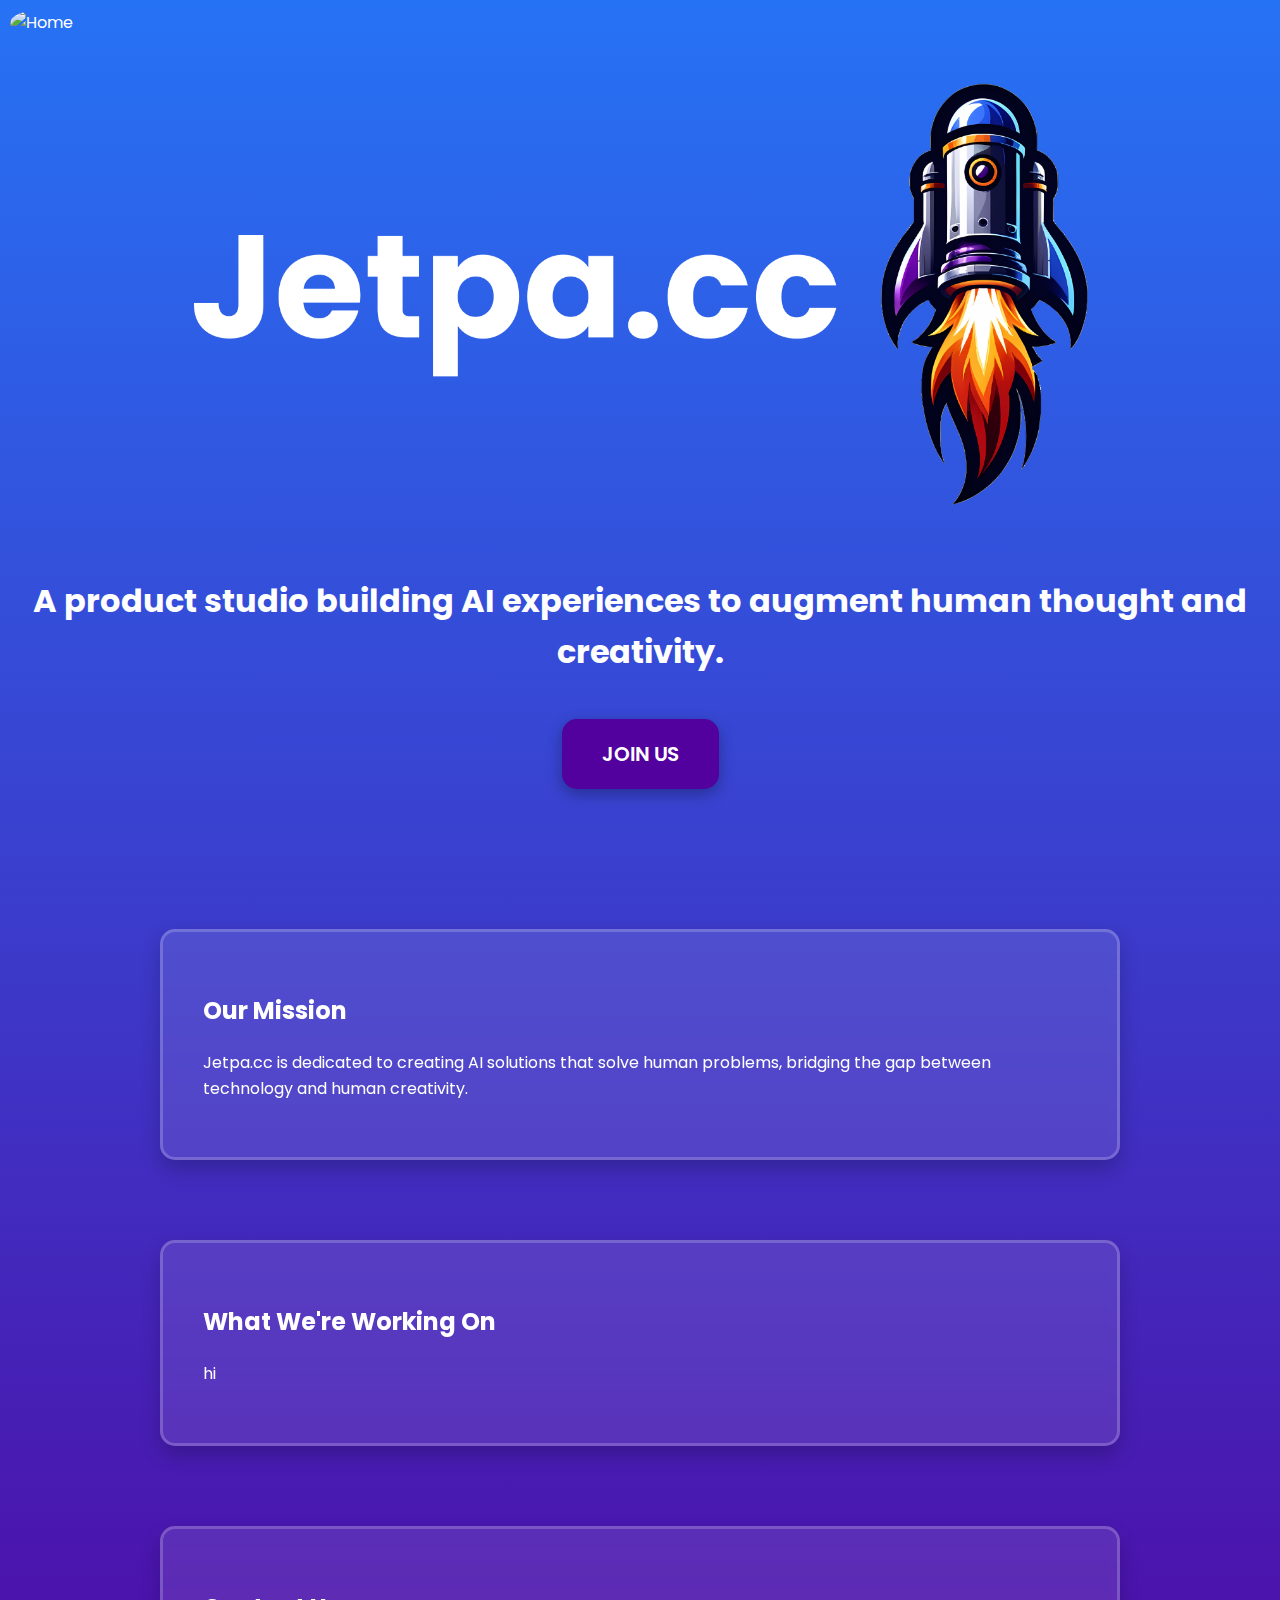
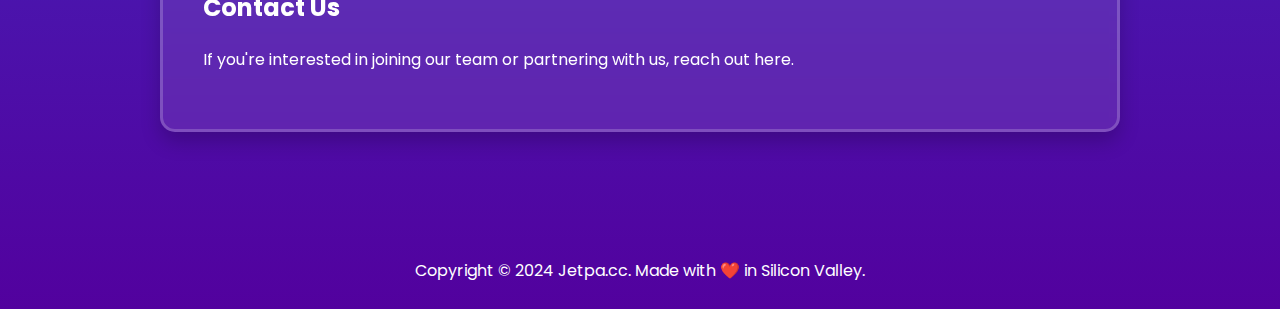
==== index.html @ 04c8368d "updates" ====
<!DOCTYPE html>
<html lang="en">
<head>
    <meta charset="UTF-8">
    <meta name="viewport" content="width=device-width, initial-scale=1.0">
    <title>Jetpa.cc</title>
    <link rel="stylesheet" href="style.css">
    <link rel="icon" href="favicon.ico" type="image/x-icon">
    <script src="https://unpkg.com/feather-icons"></script>
</head>
<body>
    <a href="index.html" class="home-button">
        <img src="home-icon.png" alt="Home">
    </a>
    <header>
        <img src="logo.png" alt="Jetpa.cc Logo" width="900" height="400">
        <h1>A product studio building AI experiences to augment human thought and creativity.</h1>
        <button onclick="window.location.href='join-us.html'">Join Us</button>
    </header>
    <main>
        <section id="mission">
            <h2>Our Mission</h2>
            <p>Jetpa.cc is dedicated to creating AI solutions that solve human problems, bridging the gap between technology and human creativity.</p>
        </section>
        <section id="projects">
            <h2>What We're Working On</h2>
            <p>hi</p>
        </section>
        <section id="contact">
            <h2>Contact Us</h2>
            <p>If you're interested in joining our team or partnering with us, reach out <a href="https://www.jetpa.cc/join-us.html" target="_blank">here.</p>
        </section>
    </main>
    <footer>
        <p>Copyright &copy; 2024 <a href="https://www.jetpa.cc/" target="_blank">Jetpa.cc</a>. Made with &#10084;&#65039; in Silicon Valley.</p>
    </footer>
    <script>feather.replace();</script>
</body>
</html>
---- style.css ----
@import url('https://fonts.googleapis.com/css2?family=Poppins:wght@400;600&display=swap');

html {
    height: 100%;
    background-color: #2672f5;
}

body {
    font-family: 'Poppins', sans-serif;
    color: #fff;
    line-height: 1.6;
    margin: 0;
    padding: 0;
    min-height: 100%;
    background: linear-gradient(180deg, #2672f5 0%, #52019e 100%);
    position: relative;
}

header {
    background: transparent;
    color: #fff;
    text-align: center;
    padding: 40px 0;
}

header img {
    max-width: 100%;
    height: auto;
    margin: 0 auto;
}

button {
    font-family: 'Poppins', sans-serif;
    background-color: #52019e;
    color: #fff;
    border: none;
    border-radius: 15px; /* Rounded appearance */
    padding: 20px 40px; /* Larger button */
    cursor: pointer;
    transition: background-color 0.3s, transform 0.3s, box-shadow 0.3s; /* Added box-shadow to transition */
    text-transform: uppercase;
    font-weight: 600;
    margin-top: 20px;
    font-size: 1.25em; /* Larger font size */
    box-shadow: 0px 5px 15px rgba(0, 0, 0, 0.3); /* Shadow effect */
}

button:hover {
    background-color: #2672f5;
    transform: translateY(-3px);
    box-shadow: 0px 8px 20px rgba(0, 0, 0, 0.5); /* Enhanced shadow on hover */
}


main {
    padding: 20px;
    max-width: 960px;
    margin: auto;
    overflow: visible; /* Ensure that shadows are not clipped */
}

section {
    background: rgba(255, 255, 255, 0.1);
    backdrop-filter: blur(4px);
    margin: 80px 0; /* Increased margin to allow shadow to be fully visible */
    padding: 40px;
    border-radius: 15px;
    border: 3px solid rgba(255, 255, 255, 0.2);
    box-shadow: 0 10px 20px rgba(0, 0, 0, 0.2);
    transition: transform 0.3s, box-shadow 0.3s;
}

section:hover {
    transform: translateY(-5px);
    box-shadow: 0 20px 40px rgba(0, 0, 0, 0.25);
}

section h2 {
    color: #fff;
}

footer {
    background: transparent;
    color: #fff;
    text-align: center;
    padding: 10px 0;
}

a {
    color: #fff;
    text-decoration: none;
}

a:hover {
    text-decoration: underline;
}


.home-button {
    position: absolute;
    top: 10px;
    left: 10px;
    display: inline-block;
}

.home-button img {
    width: 50px; /* Adjust size as needed */
    height: auto;
    transition: opacity 0.3s;
    border-radius: 50%; /* Make the image circular */
}

.home-button:hover img {
    opacity: 0.8;
}
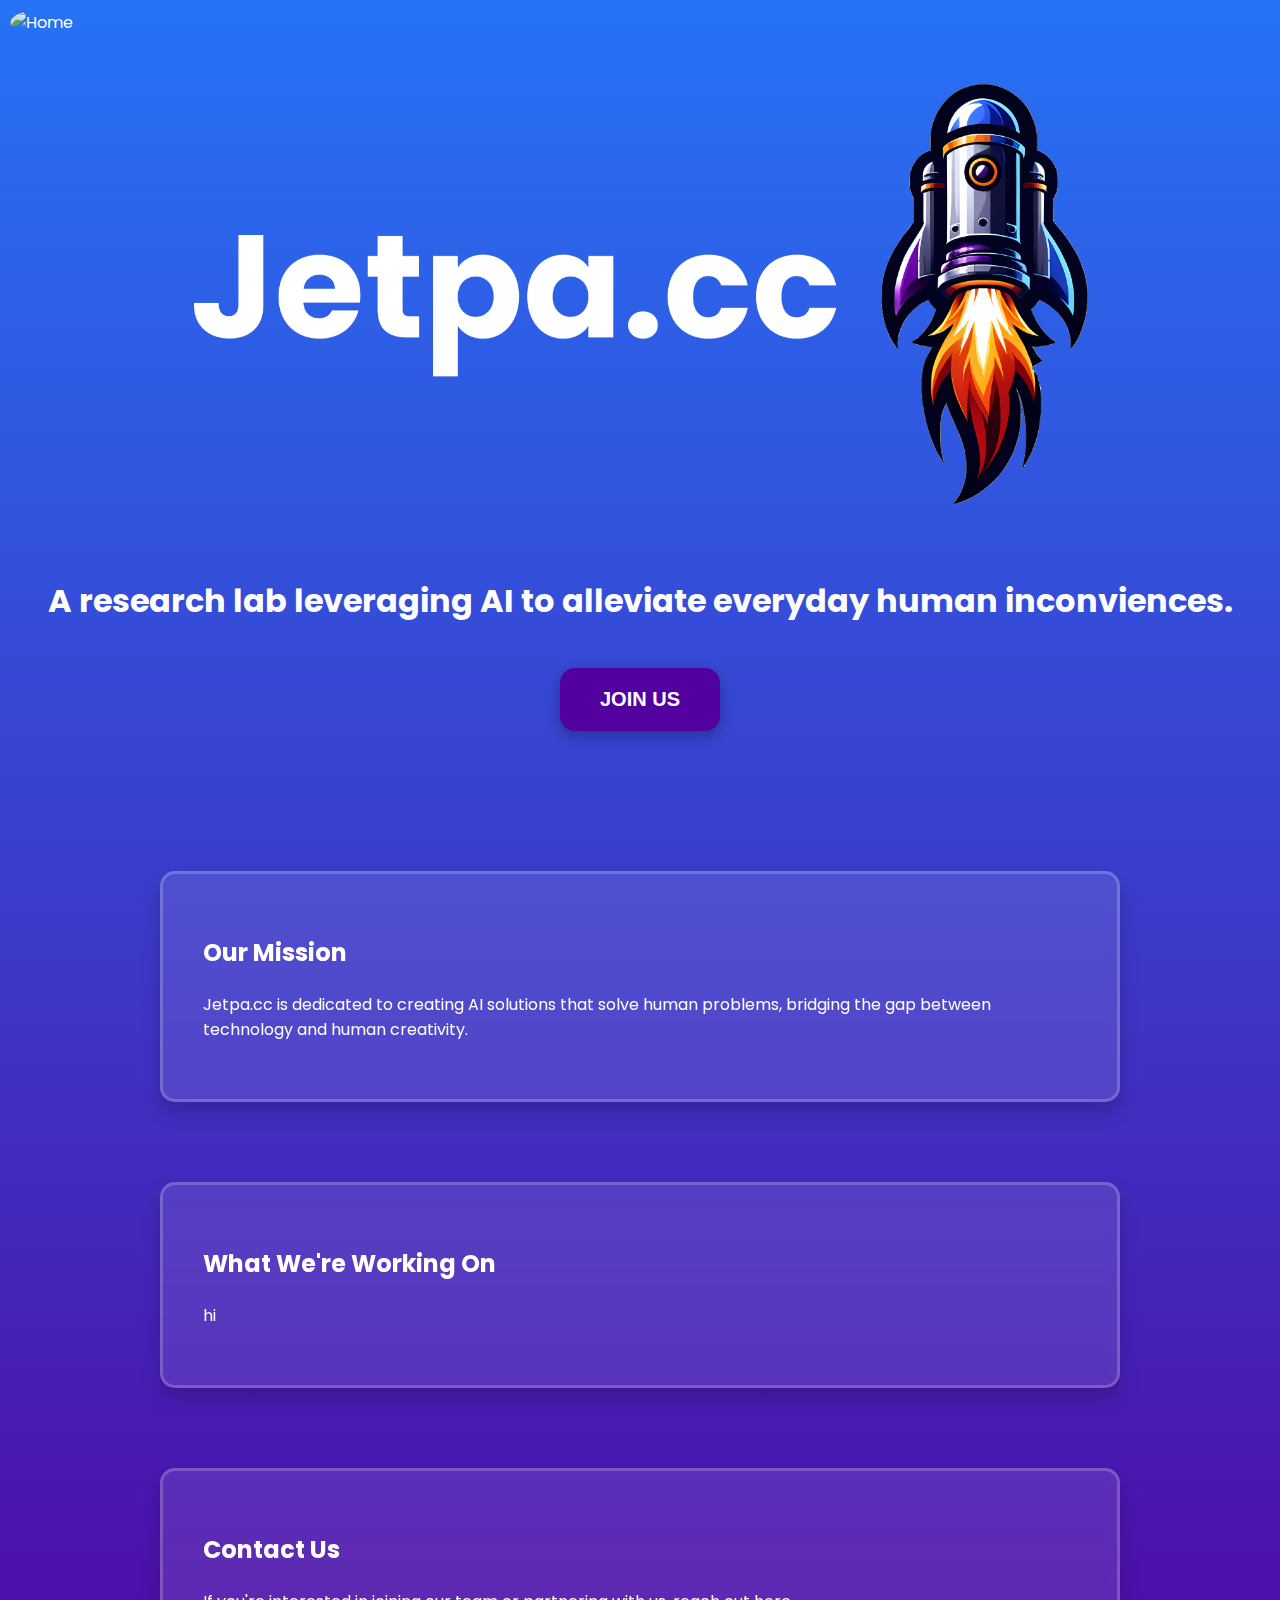
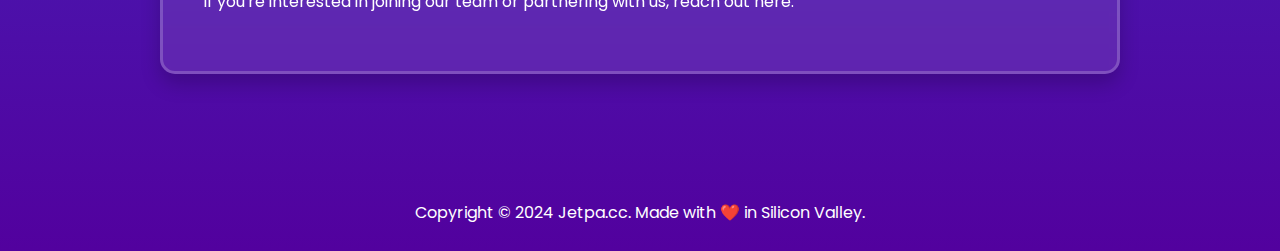
==== commit 11f2a2e3: "updates" ====
--- a/index.html
+++ b/index.html
@@ -9,12 +9,12 @@
     <script src="https://unpkg.com/feather-icons"></script>
 </head>
 <body>
-    <a href="index.html" class="home-button">
+    <a href="https://www.jetpa.cc/" class="home-button">
         <img src="home-icon.png" alt="Home">
     </a>
     <header>
         <img src="logo.png" alt="Jetpa.cc Logo" width="900" height="400">
-        <h1>A product studio building AI experiences to augment human thought and creativity.</h1>
+        <h1>A research lab leveraging AI to alleviate everyday human inconviences.</h1>
         <button onclick="window.location.href='join-us.html'">Join Us</button>
     </header>
     <main>
--- a/style.css
+++ b/style.css
@@ -13,7 +13,6 @@
     padding: 0;
     min-height: 100%;
     background: linear-gradient(180deg, #2672f5 0%, #52019e 100%);
-    position: relative;
 }
 
 header {
@@ -30,39 +29,37 @@
 }
 
 button {
-    font-family: 'Poppins', sans-serif;
     background-color: #52019e;
     color: #fff;
     border: none;
-    border-radius: 15px; /* Rounded appearance */
-    padding: 20px 40px; /* Larger button */
+    border-radius: 15px;
+    padding: 20px 40px;
     cursor: pointer;
-    transition: background-color 0.3s, transform 0.3s, box-shadow 0.3s; /* Added box-shadow to transition */
+    transition: background-color 0.3s, transform 0.3s, box-shadow 0.3s;
     text-transform: uppercase;
     font-weight: 600;
     margin-top: 20px;
-    font-size: 1.25em; /* Larger font size */
-    box-shadow: 0px 5px 15px rgba(0, 0, 0, 0.3); /* Shadow effect */
+    font-size: 1.25em;
+    box-shadow: 0px 5px 15px rgba(0, 0, 0, 0.3);
 }
 
 button:hover {
-    background-color: #2672f5;
+    background-color: #290050;
     transform: translateY(-3px);
-    box-shadow: 0px 8px 20px rgba(0, 0, 0, 0.5); /* Enhanced shadow on hover */
+    box-shadow: 0px 8px 20px rgba(0, 0, 0, 0.5);
 }
-
 
 main {
     padding: 20px;
     max-width: 960px;
     margin: auto;
-    overflow: visible; /* Ensure that shadows are not clipped */
+    overflow: visible;
 }
 
 section {
     background: rgba(255, 255, 255, 0.1);
     backdrop-filter: blur(4px);
-    margin: 80px 0; /* Increased margin to allow shadow to be fully visible */
+    margin: 80px 0;
     padding: 40px;
     border-radius: 15px;
     border: 3px solid rgba(255, 255, 255, 0.2);
@@ -95,7 +92,6 @@
     text-decoration: underline;
 }
 
-
 .home-button {
     position: absolute;
     top: 10px;
@@ -104,12 +100,73 @@
 }
 
 .home-button img {
-    width: 50px; /* Adjust size as needed */
+    width: 50px;
     height: auto;
     transition: opacity 0.3s;
-    border-radius: 50%; /* Make the image circular */
+    border-radius: 50%;
 }
 
 .home-button:hover img {
     opacity: 0.8;
 }
+
+.join-header, .join-footer {
+    text-align: center;
+    padding: 20px 0;
+}
+
+.join-main {
+    display: flex;
+    justify-content: center;
+    padding: 20px;
+    flex: 1;
+}
+
+.join-section {
+    background-color: #e0f0ff;
+    color: #333;
+    padding: 20px;
+    border-radius: 8px;
+    margin: 20px;
+    border: 2px solid #b0c4de;
+    width: 70%;
+    max-width: 1000px;
+}
+
+.join-form {
+    display: flex;
+    flex-direction: column;
+    align-items: center;
+    gap: 20px;
+}
+
+input[type="text"],
+input[type="email"],
+.join-form textarea {
+    padding: 10px;
+    border-radius: 5px;
+    border: 1px solid #ccc;
+    width: 100%;
+    max-width: 500px;
+    margin-bottom: 15px;
+}
+
+.join-form textarea {
+    height: 100px;
+    resize: vertical;
+}
+
+.join-button {
+    background-color: #6000a4;
+    color: white;
+    border: none;
+    padding: 10px;
+    border-radius: 5px;
+    cursor: pointer;
+    transition: background-color 0.3s, box-shadow 0.3s;
+}
+
+.join-button:hover {
+    background-color: #3a0065;
+    box-shadow: 0 5px 15px rgba(0, 0, 0, 0.2);
+}
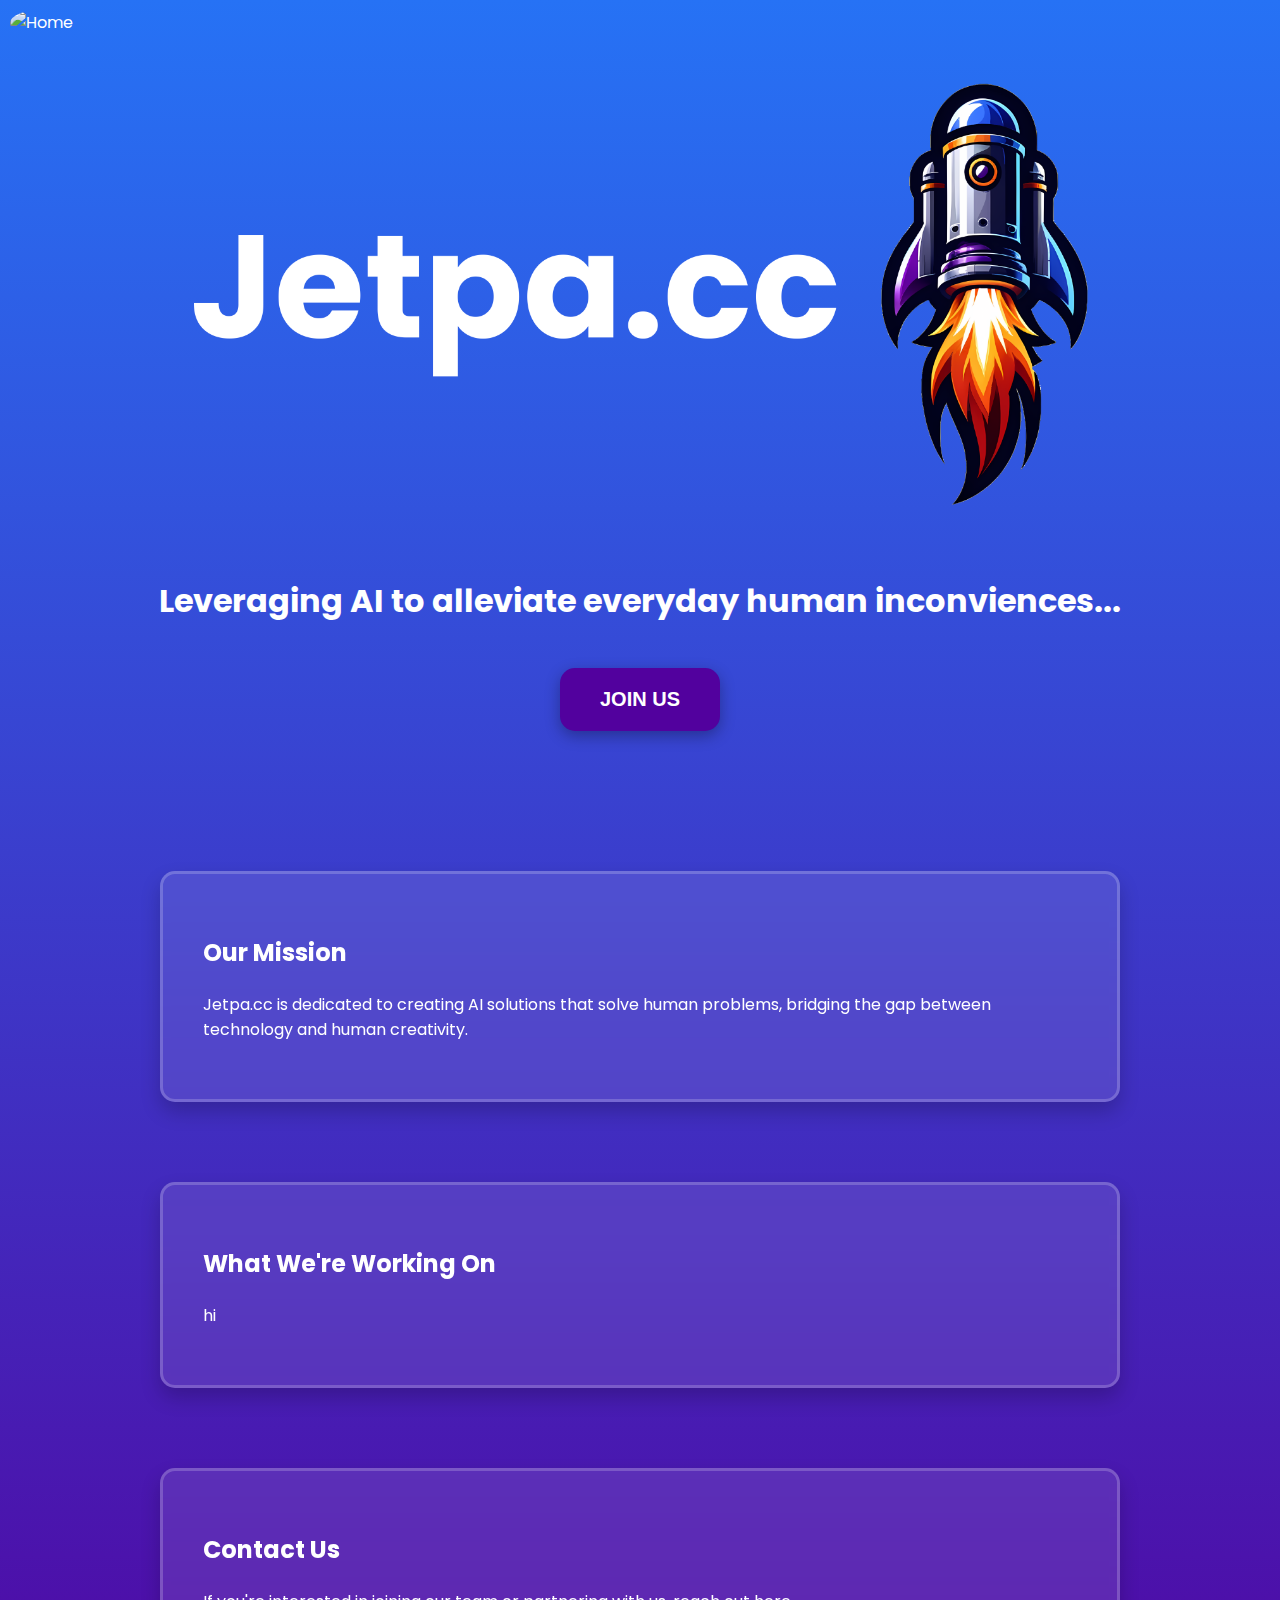
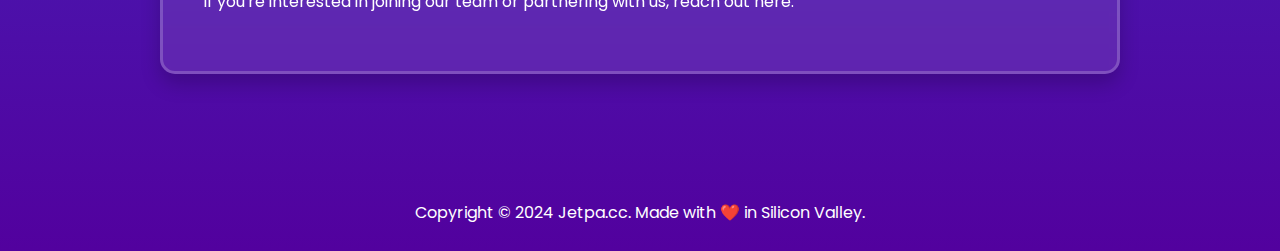
==== commit cda5ab8c: "updates" ====
--- a/index.html
+++ b/index.html
@@ -14,7 +14,7 @@
     </a>
     <header>
         <img src="logo.png" alt="Jetpa.cc Logo" width="900" height="400">
-        <h1>A research lab leveraging AI to alleviate everyday human inconviences.</h1>
+        <h1>Leveraging AI to alleviate everyday human inconviences...</h1>
         <button onclick="window.location.href='join-us.html'">Join Us</button>
     </header>
     <main>
--- a/style.css
+++ b/style.css
@@ -26,6 +26,18 @@
     max-width: 100%;
     height: auto;
     margin: 0 auto;
+    animation: swoopIn 2s ease-out;
+}
+
+@keyframes swoopIn {
+    0% {
+        transform: translateY(100vh); /* Start below the screen */
+        opacity: 0;
+    }
+    100% {
+        transform: translateY(0); /* End at its final position */
+        opacity: 1;
+    }
 }
 
 button {
@@ -157,7 +169,7 @@
 }
 
 .join-button {
-    background-color: #6000a4;
+    background-color: #580197;
     color: white;
     border: none;
     padding: 10px;
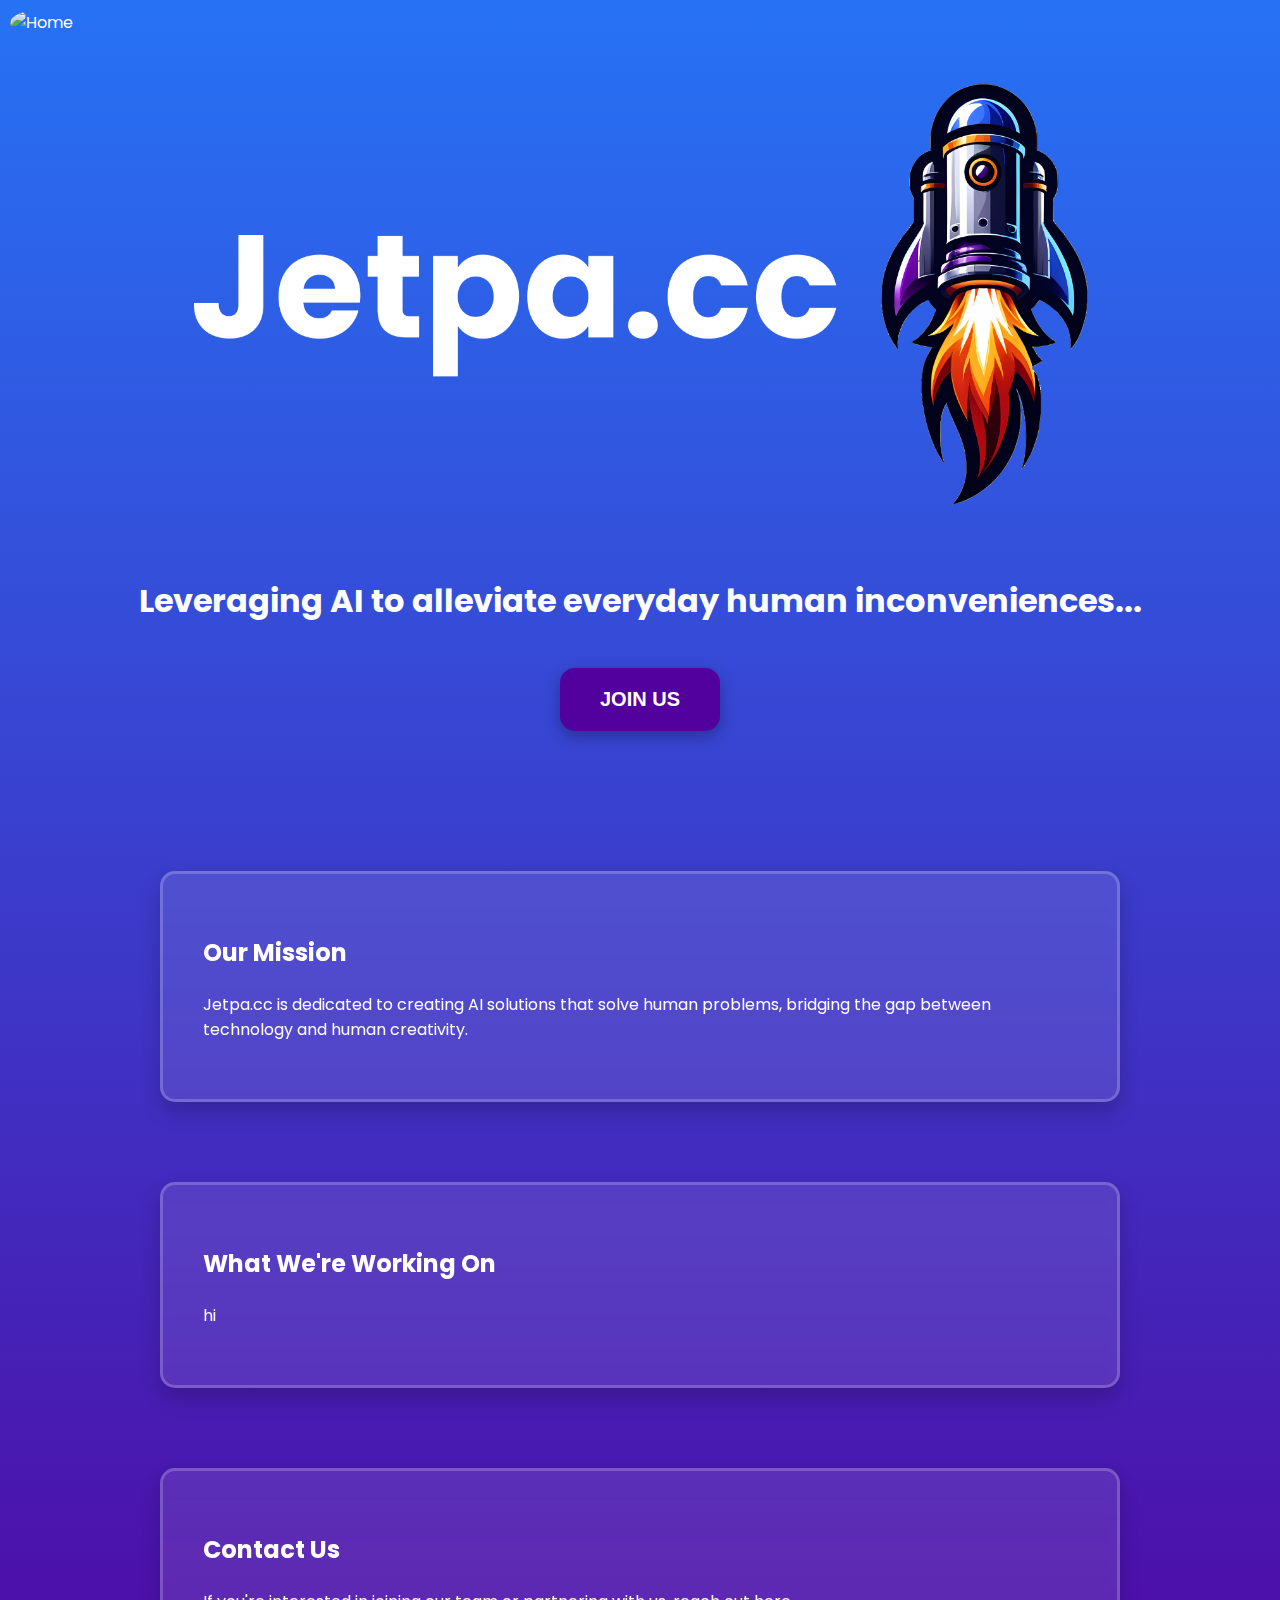
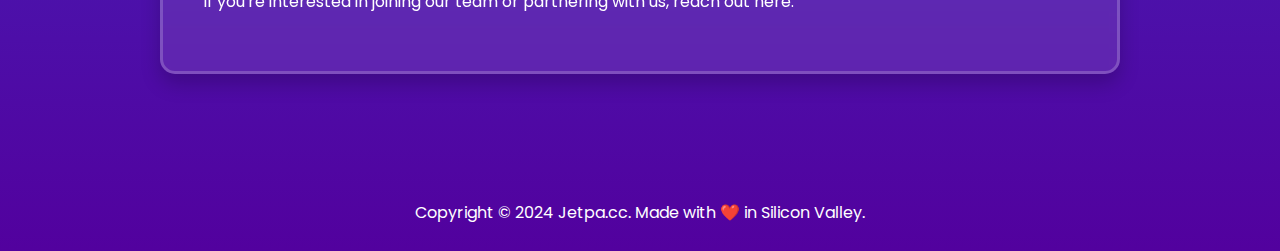
==== commit b81ee711: "update spelling" ====
--- a/index.html
+++ b/index.html
@@ -14,7 +14,7 @@
     </a>
     <header>
         <img src="logo.png" alt="Jetpa.cc Logo" width="900" height="400">
-        <h1>Leveraging AI to alleviate everyday human inconviences...</h1>
+        <h1>Leveraging AI to alleviate everyday human inconveniences...</h1>
         <button onclick="window.location.href='join-us.html'">Join Us</button>
     </header>
     <main>
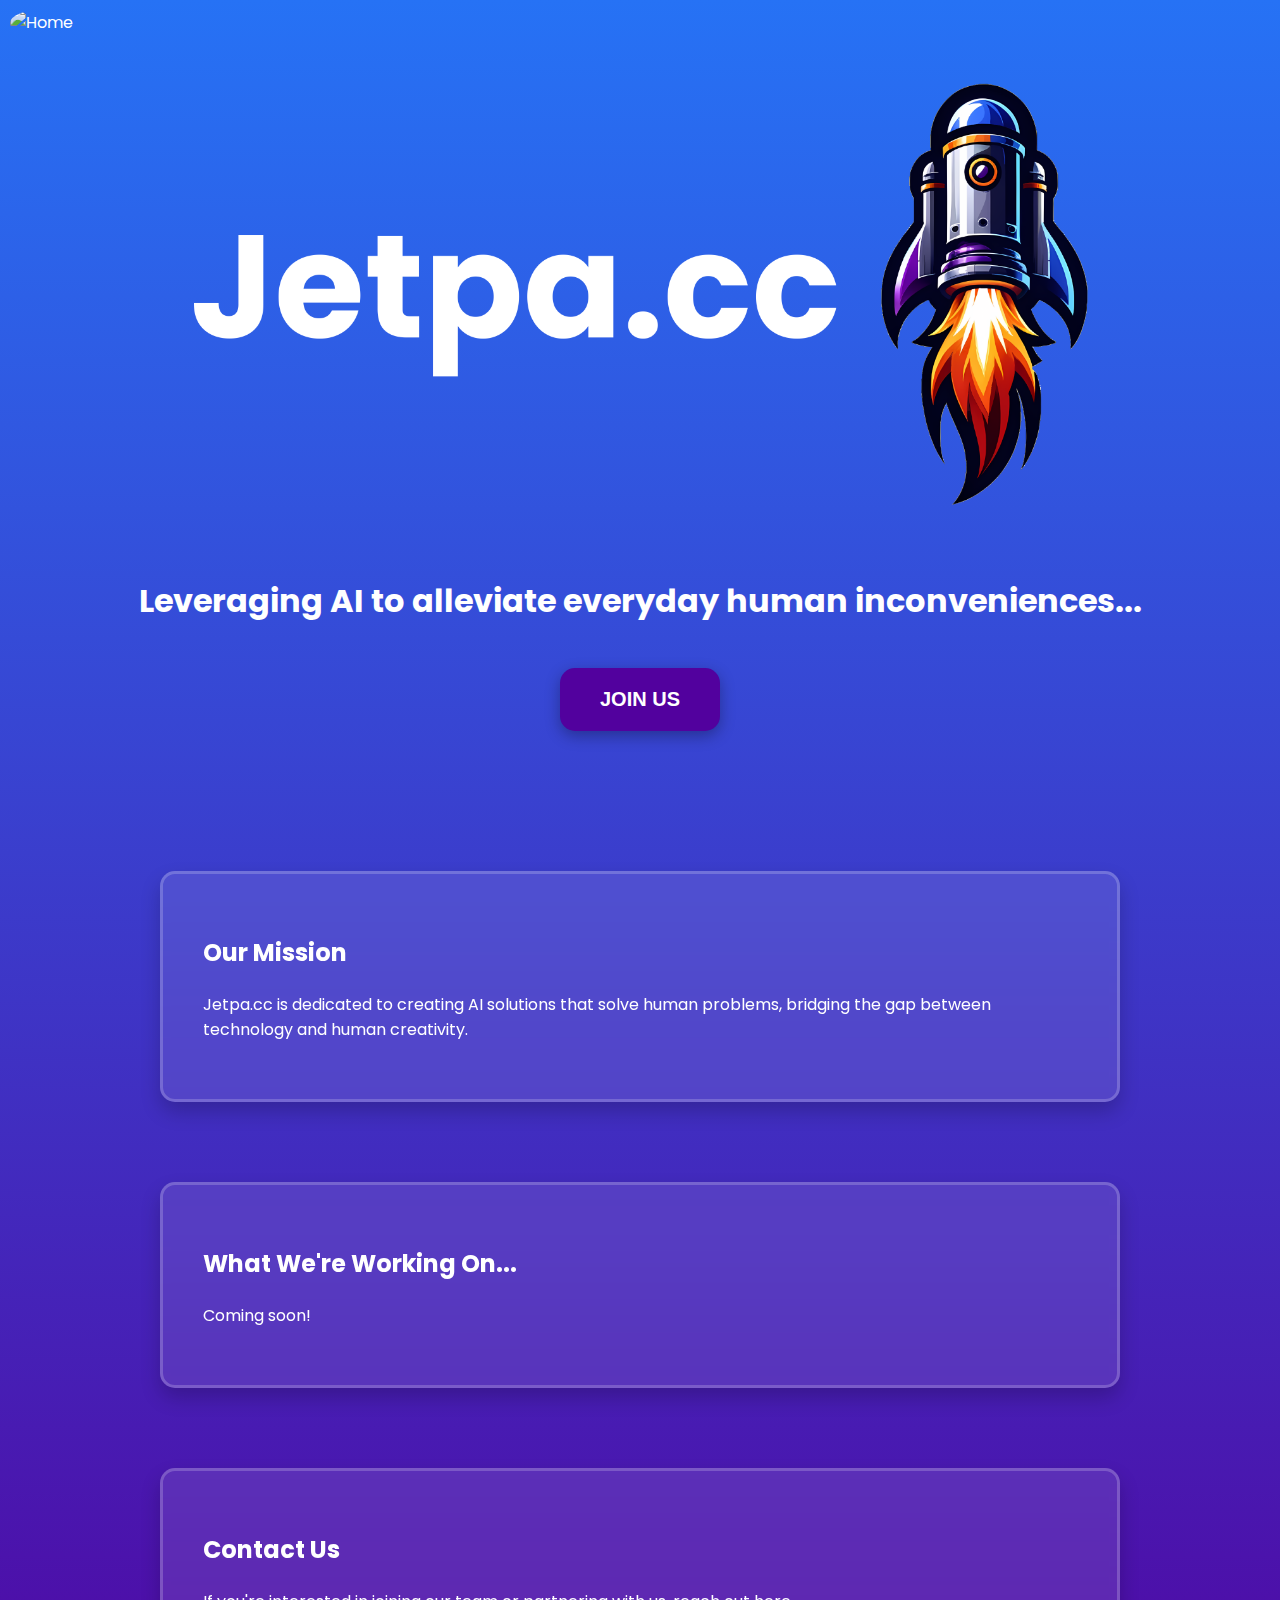
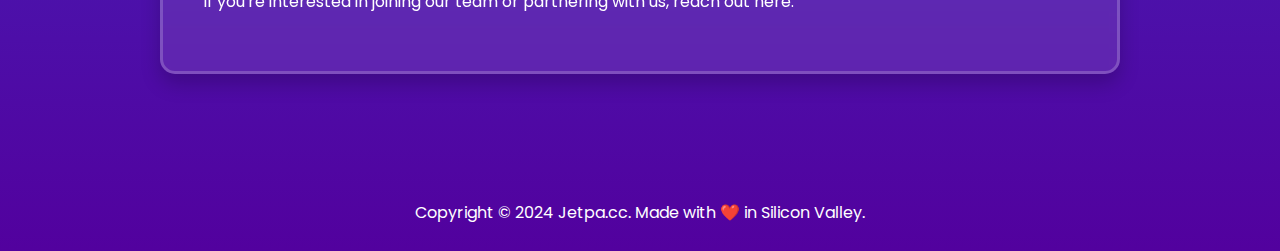
==== commit e22ecb12: "update page" ====
--- a/index.html
+++ b/index.html
@@ -23,8 +23,8 @@
             <p>Jetpa.cc is dedicated to creating AI solutions that solve human problems, bridging the gap between technology and human creativity.</p>
         </section>
         <section id="projects">
-            <h2>What We're Working On</h2>
-            <p>hi</p>
+            <h2>What We're Working On...</h2>
+            <p>Coming soon!</p>
         </section>
         <section id="contact">
             <h2>Contact Us</h2>
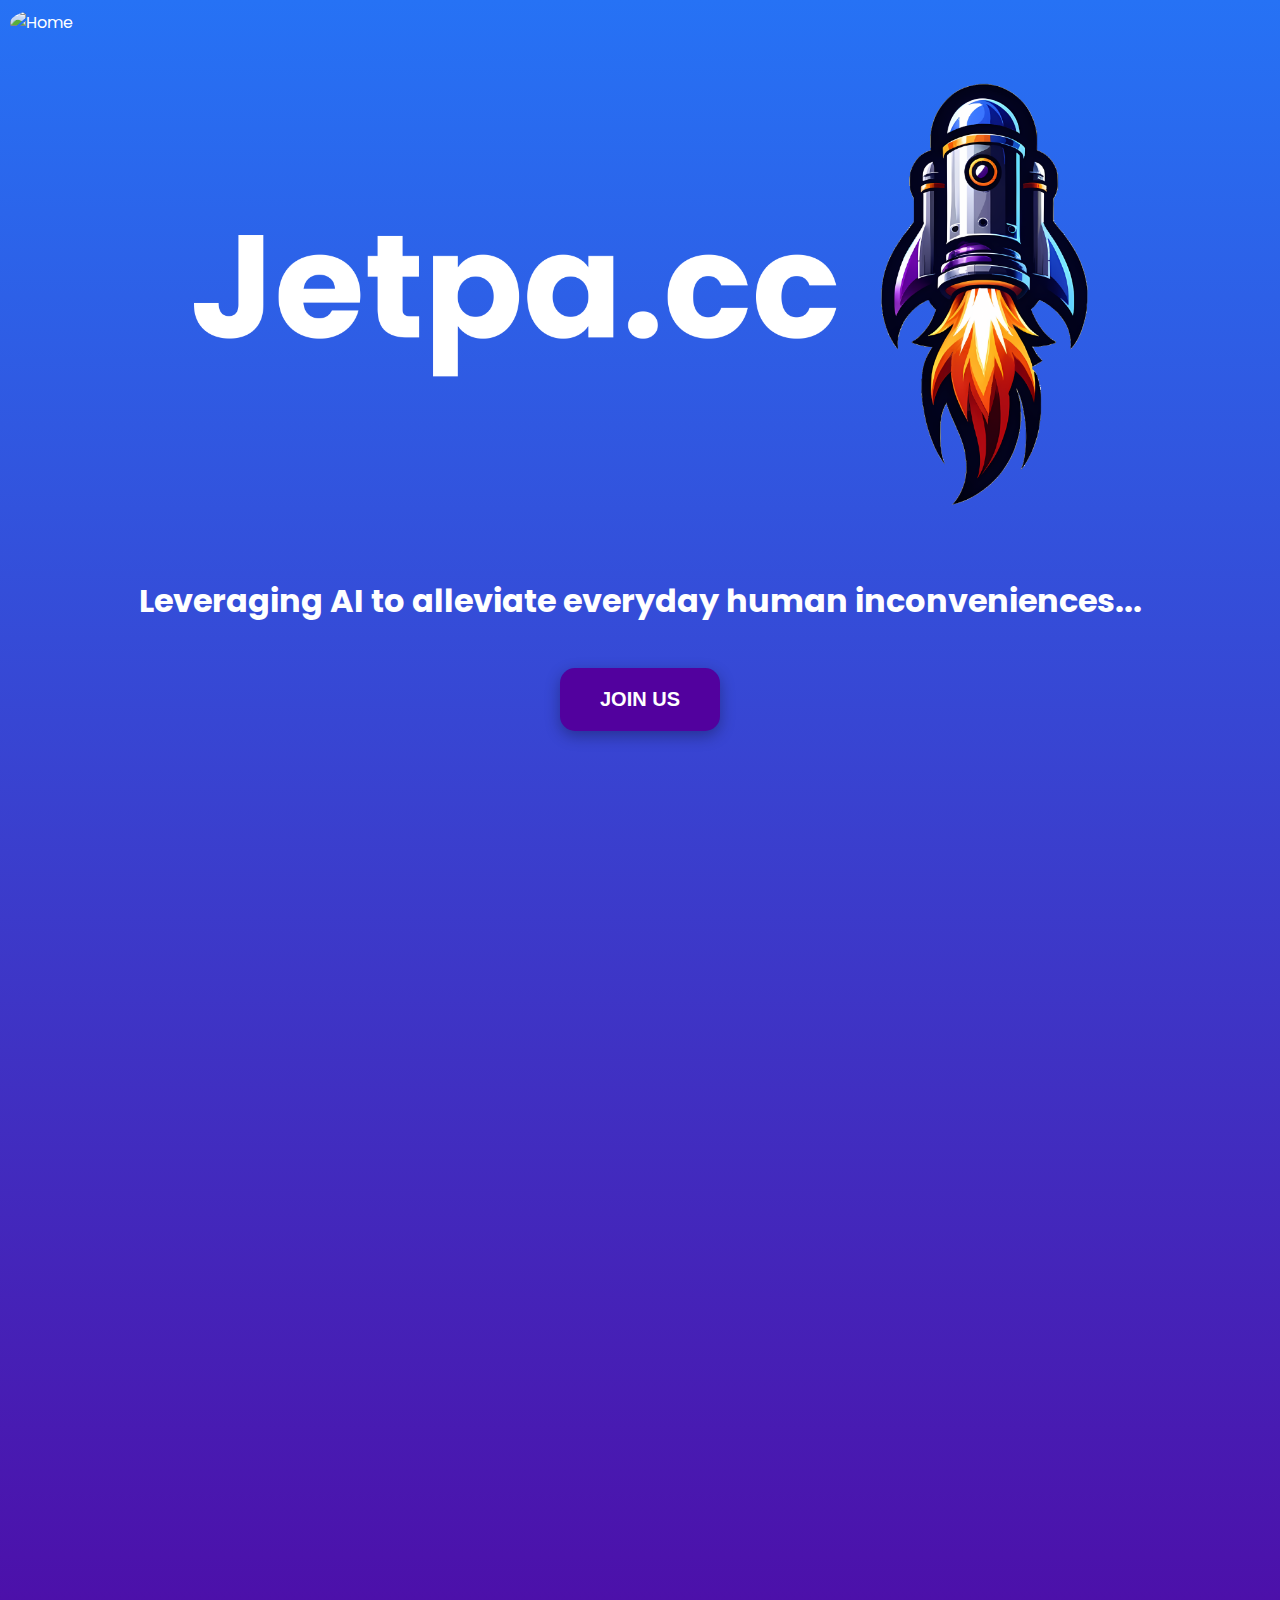
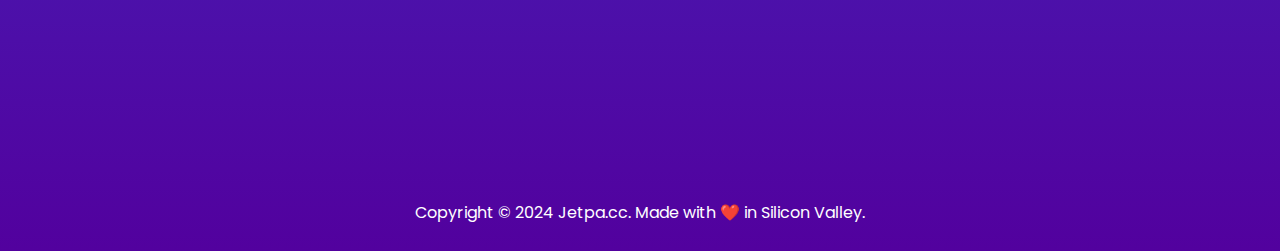
==== commit 217aca46: "animations" ====
--- a/index.html
+++ b/index.html
@@ -1,39 +1,58 @@
 <!DOCTYPE html>
 <html lang="en">
-<head>
-    <meta charset="UTF-8">
-    <meta name="viewport" content="width=device-width, initial-scale=1.0">
-    <title>Jetpa.cc</title>
-    <link rel="stylesheet" href="style.css">
-    <link rel="icon" href="favicon.ico" type="image/x-icon">
-    <script src="https://unpkg.com/feather-icons"></script>
-</head>
-<body>
-    <a href="https://www.jetpa.cc/" class="home-button">
-        <img src="home-icon.png" alt="Home">
-    </a>
-    <header>
-        <img src="logo.png" alt="Jetpa.cc Logo" width="900" height="400">
-        <h1>Leveraging AI to alleviate everyday human inconveniences...</h1>
-        <button onclick="window.location.href='join-us.html'">Join Us</button>
-    </header>
-    <main>
-        <section id="mission">
-            <h2>Our Mission</h2>
-            <p>Jetpa.cc is dedicated to creating AI solutions that solve human problems, bridging the gap between technology and human creativity.</p>
-        </section>
-        <section id="projects">
-            <h2>What We're Working On...</h2>
-            <p>Coming soon!</p>
-        </section>
-        <section id="contact">
-            <h2>Contact Us</h2>
-            <p>If you're interested in joining our team or partnering with us, reach out <a href="https://www.jetpa.cc/join-us.html" target="_blank">here.</p>
-        </section>
-    </main>
-    <footer>
-        <p>Copyright &copy; 2024 <a href="https://www.jetpa.cc/" target="_blank">Jetpa.cc</a>. Made with &#10084;&#65039; in Silicon Valley.</p>
-    </footer>
-    <script>feather.replace();</script>
-</body>
+    <head>
+        <meta charset="UTF-8">
+        <meta name="viewport" content="width=device-width, initial-scale=1.0">
+        <title>Jetpa.cc</title>
+        <link rel="stylesheet" href="style.css">
+        <link rel="icon" href="favicon.ico" type="image/x-icon">
+        <script src="https://unpkg.com/feather-icons"></script>
+    </head>
+    <body>
+        <a href="https://www.jetpa.cc/" class="home-button">
+            <img src="home-icon.png" alt="Home">
+        </a>
+        <header>
+            <img src="logo.png" alt="Jetpa.cc Logo" width="900" height="400">
+            <h1>Leveraging AI to alleviate everyday human inconveniences...</h1>
+            <button onclick="window.location.href='join-us.html'">Join Us</button>
+        </header>
+        <main>
+            <section id="mission">
+                <h2>Our Mission</h2>
+                <p>Jetpa.cc is dedicated to creating AI solutions that solve human problems, bridging the gap between technology and human creativity.</p>
+            </section>
+            <section id="projects">
+                <h2>What We're Working On...</h2>
+                <p>Coming soon!</p>
+            </section>
+            <section id="contact">
+                <h2>Contact Us</h2>
+                <p>If you're interested in joining our team or partnering with us, reach out <a href="https://www.jetpa.cc/join-us.html" target="_blank">here.</p>
+            </section>
+        </main>
+        <footer>
+            <p>Copyright &copy; 2024 <a href="https://www.jetpa.cc/" target="_blank">Jetpa.cc</a>. Made with &#10084;&#65039; in Silicon Valley.</p>
+        </footer>
+        <script>feather.replace();</script>
+        
+        <script>
+            document.addEventListener('DOMContentLoaded', () => {
+                const observer = new IntersectionObserver((entries) => {
+                    entries.forEach(entry => {
+                        if (entry.isIntersecting) {
+                            entry.target.classList.add('visible');
+                        }
+                    });
+                }, {
+                    threshold: 0.1 // Adjust if needed
+                });
+            
+                document.querySelectorAll('section').forEach(section => {
+                    observer.observe(section);
+                });
+            });
+            </script>
+            
+    </body>
 </html>
--- a/style.css
+++ b/style.css
@@ -76,13 +76,21 @@
     border-radius: 15px;
     border: 3px solid rgba(255, 255, 255, 0.2);
     box-shadow: 0 10px 20px rgba(0, 0, 0, 0.2);
-    transition: transform 0.3s, box-shadow 0.3s;
+    opacity: 0;
+    transform: translateY(50px);
+    transition: opacity 1s ease-in-out, transform 1s ease-in-out;
+}
+
+section.visible {
+    opacity: 1;
+    transform: translateY(0);
 }
 
 section:hover {
     transform: translateY(-5px);
     box-shadow: 0 20px 40px rgba(0, 0, 0, 0.25);
 }
+
 
 section h2 {
     color: #fff;
@@ -154,6 +162,7 @@
 
 input[type="text"],
 input[type="email"],
+input[type="url"],
 .join-form textarea {
     padding: 10px;
     border-radius: 5px;
